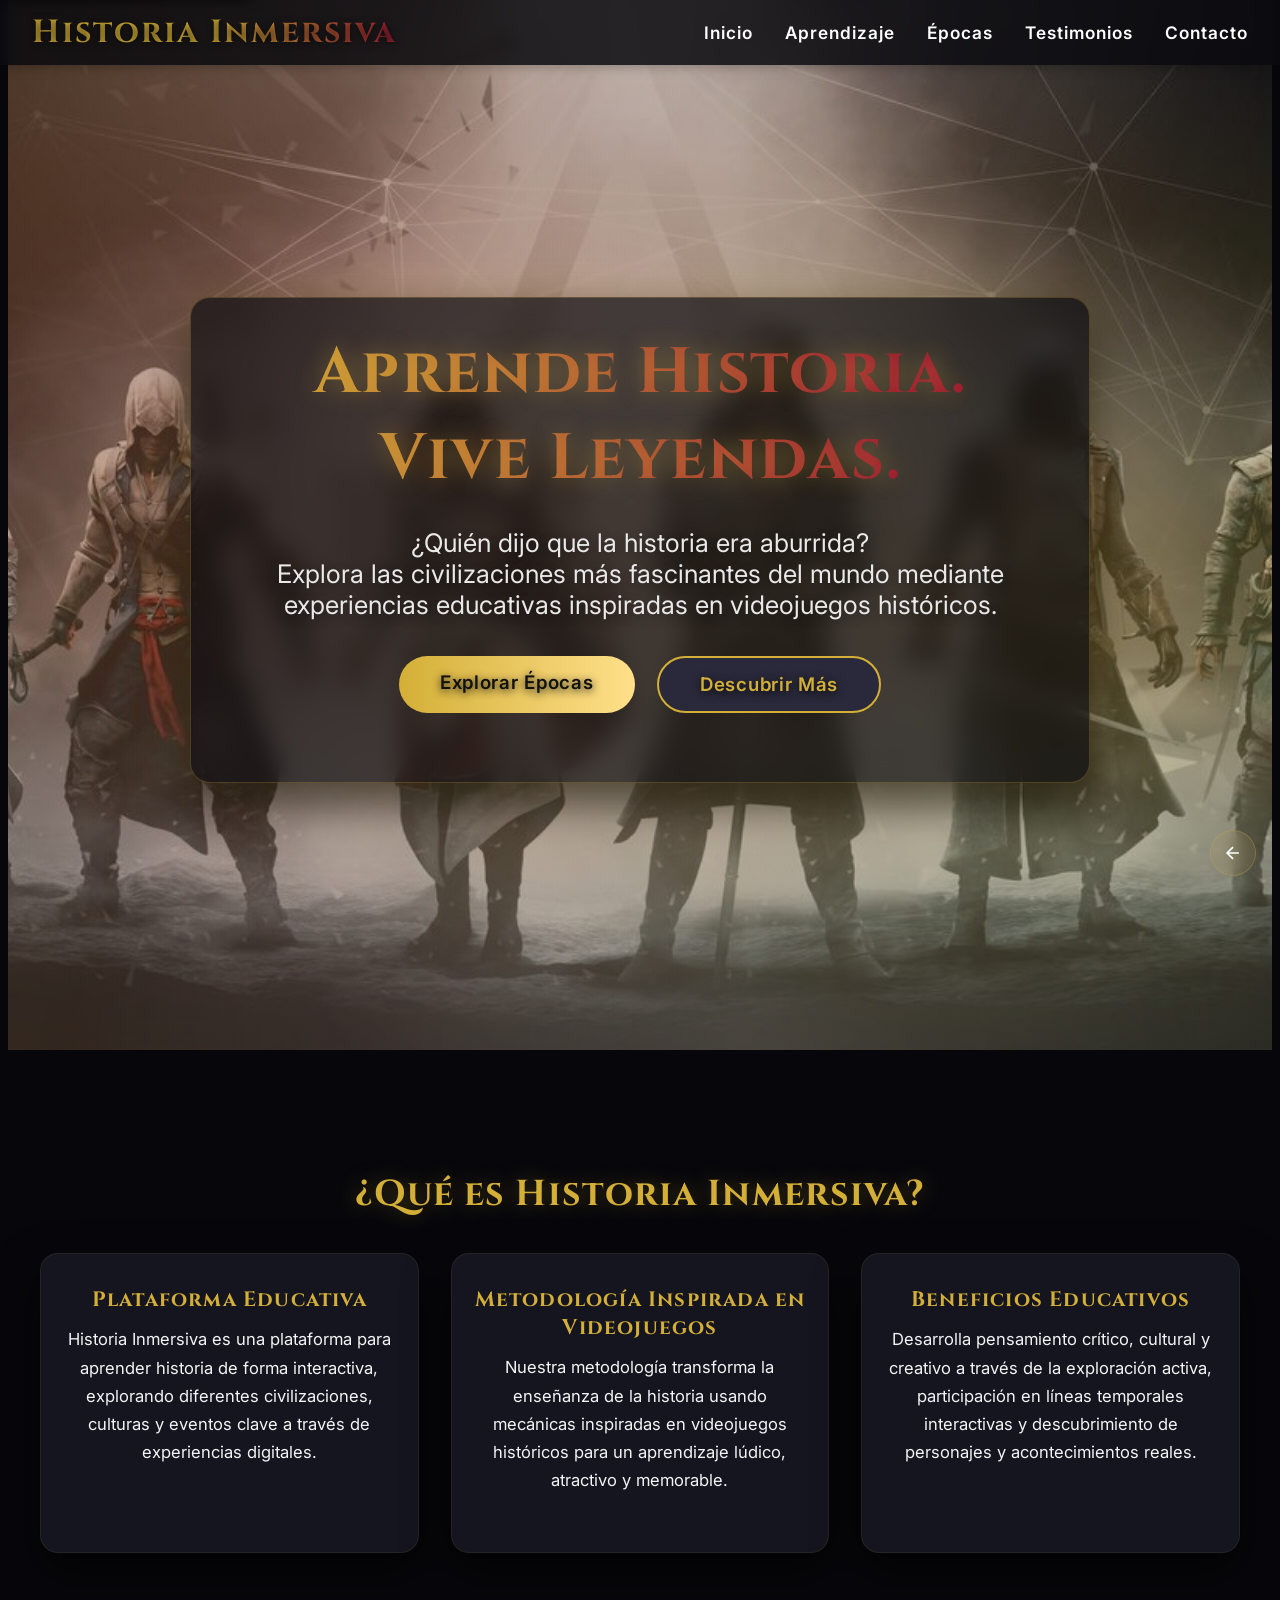
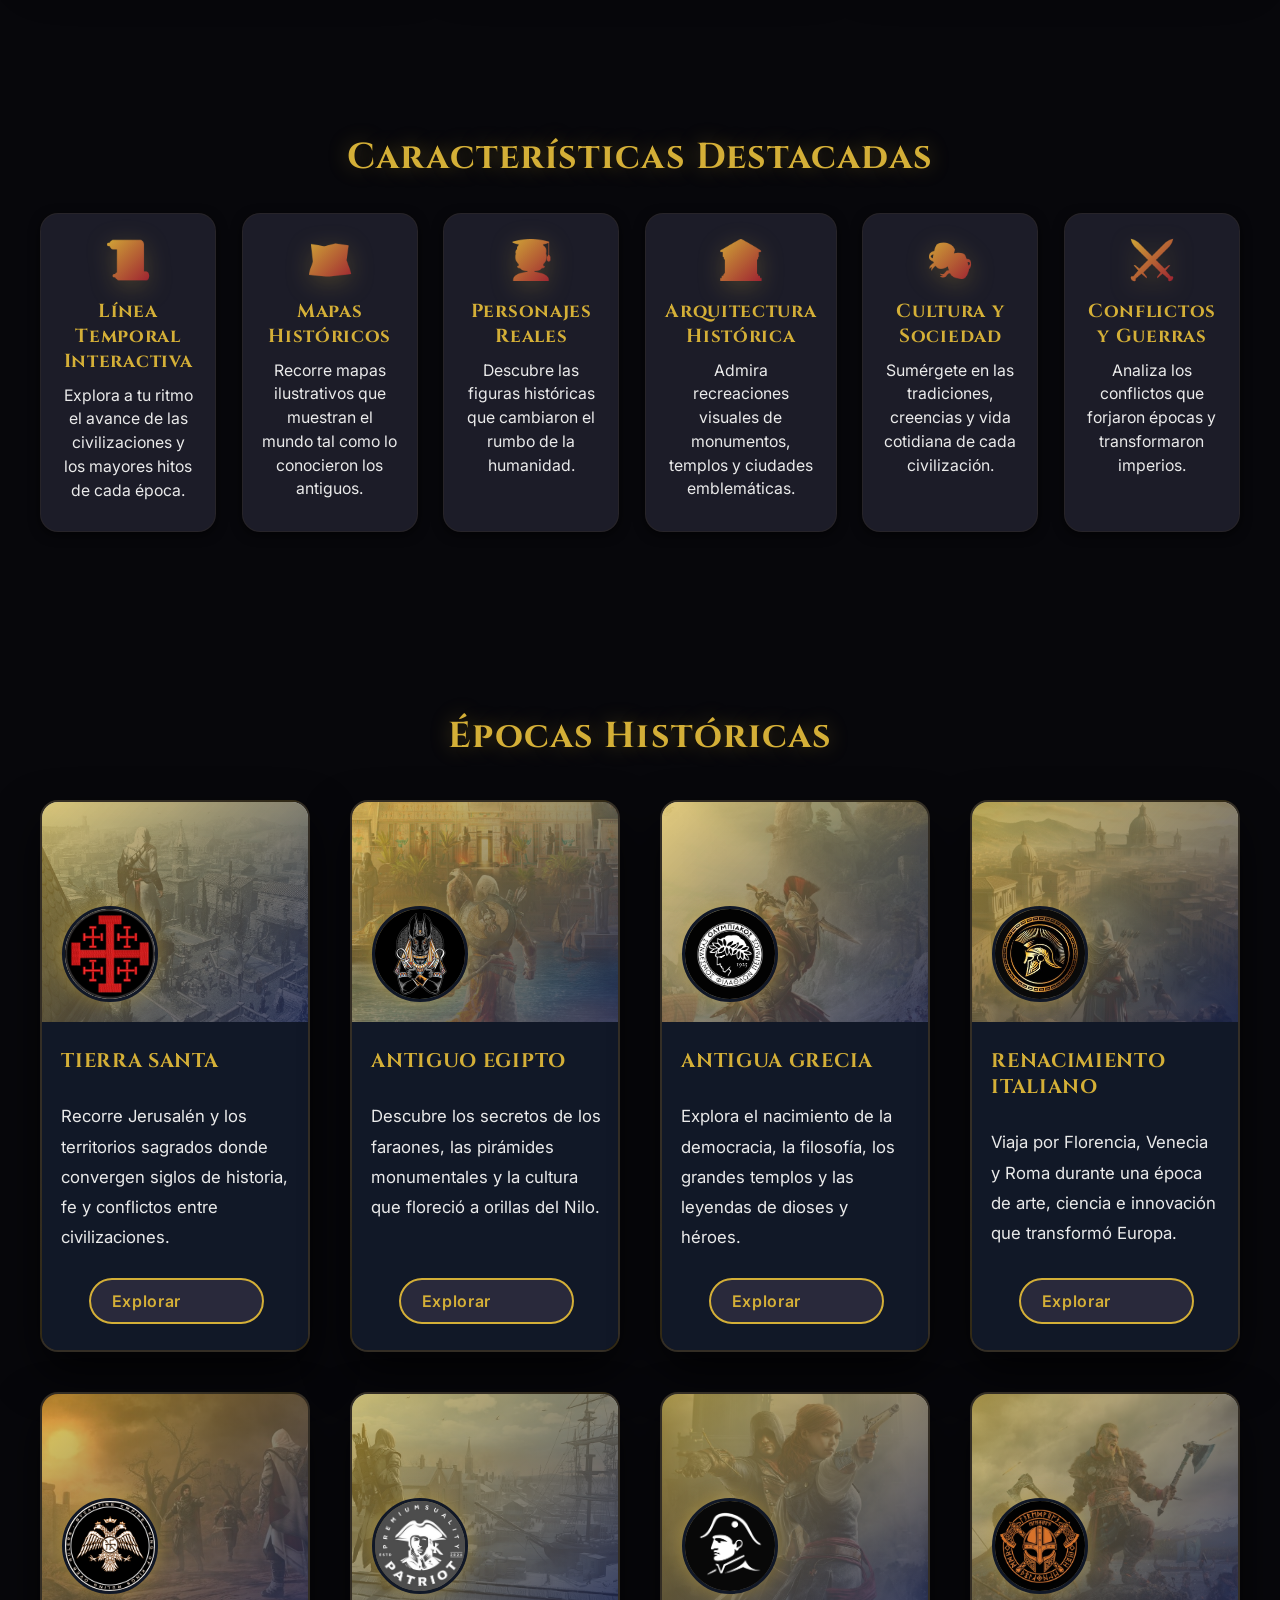
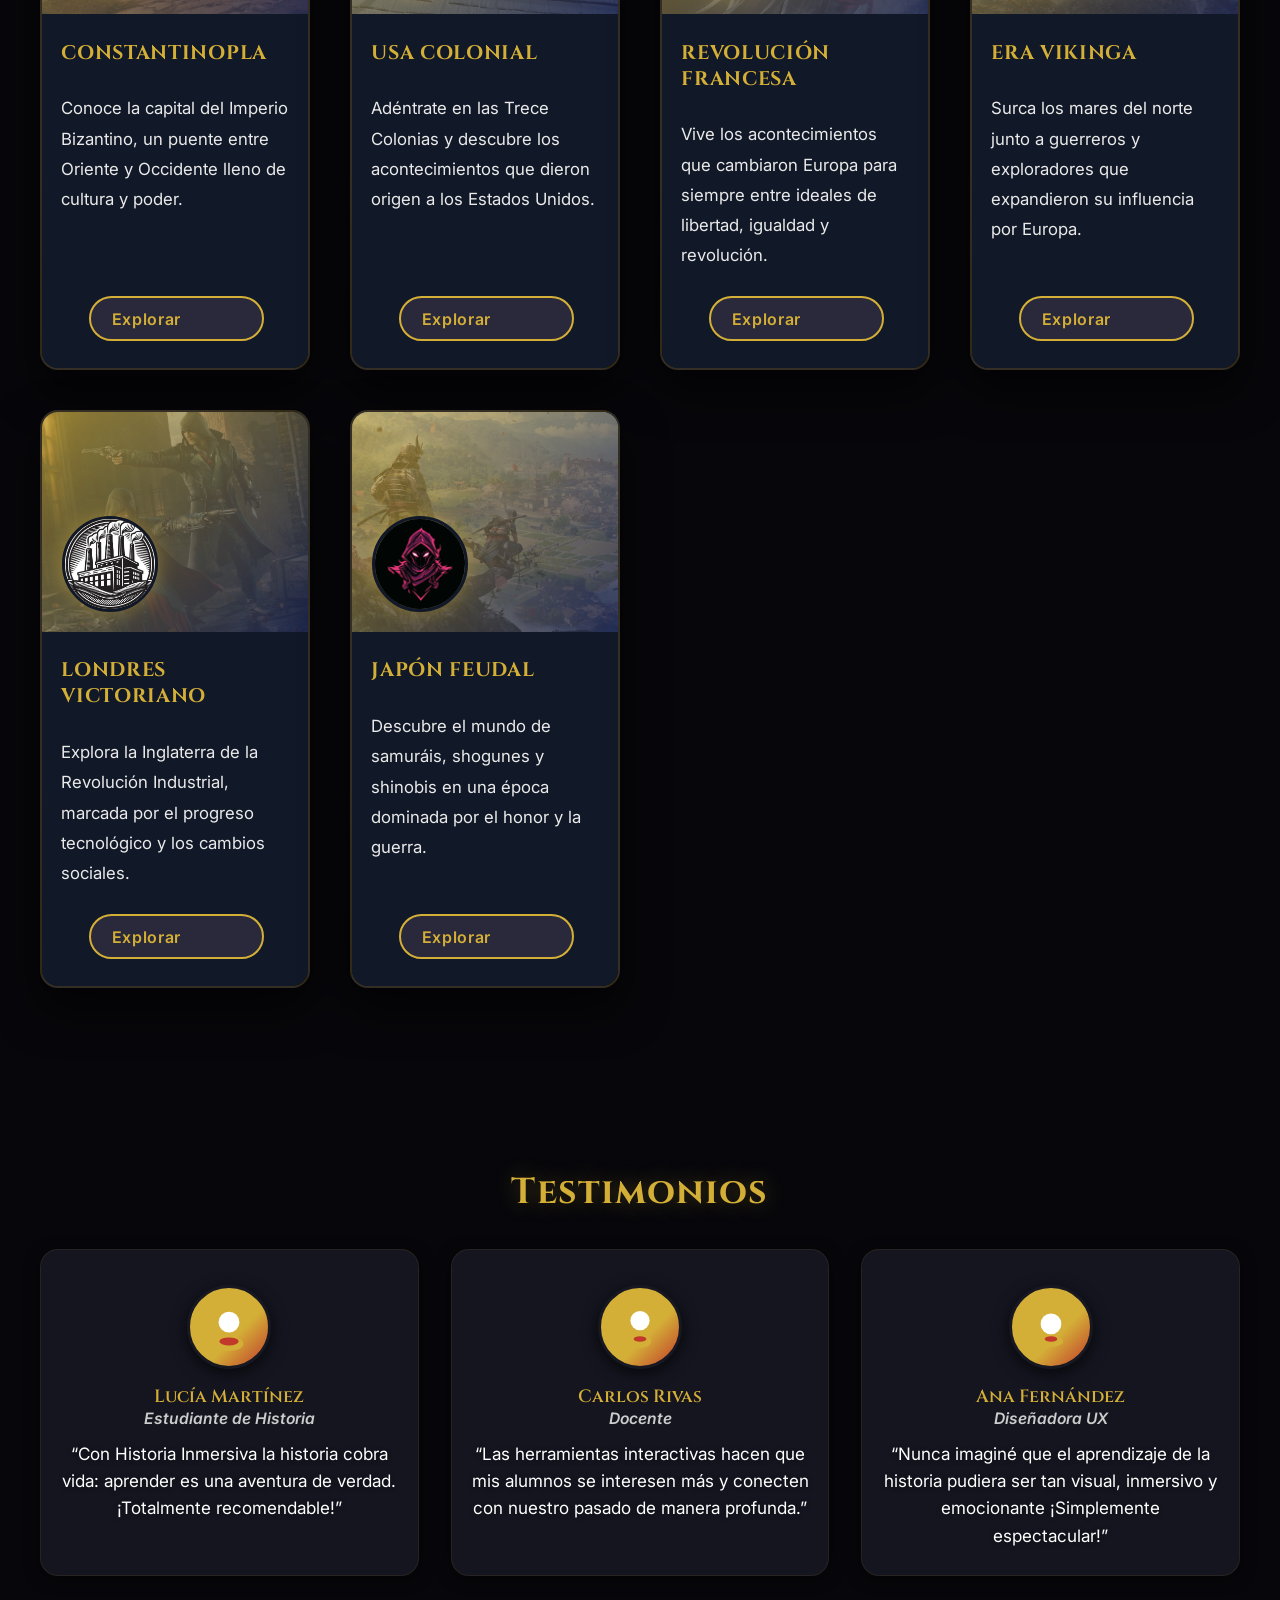
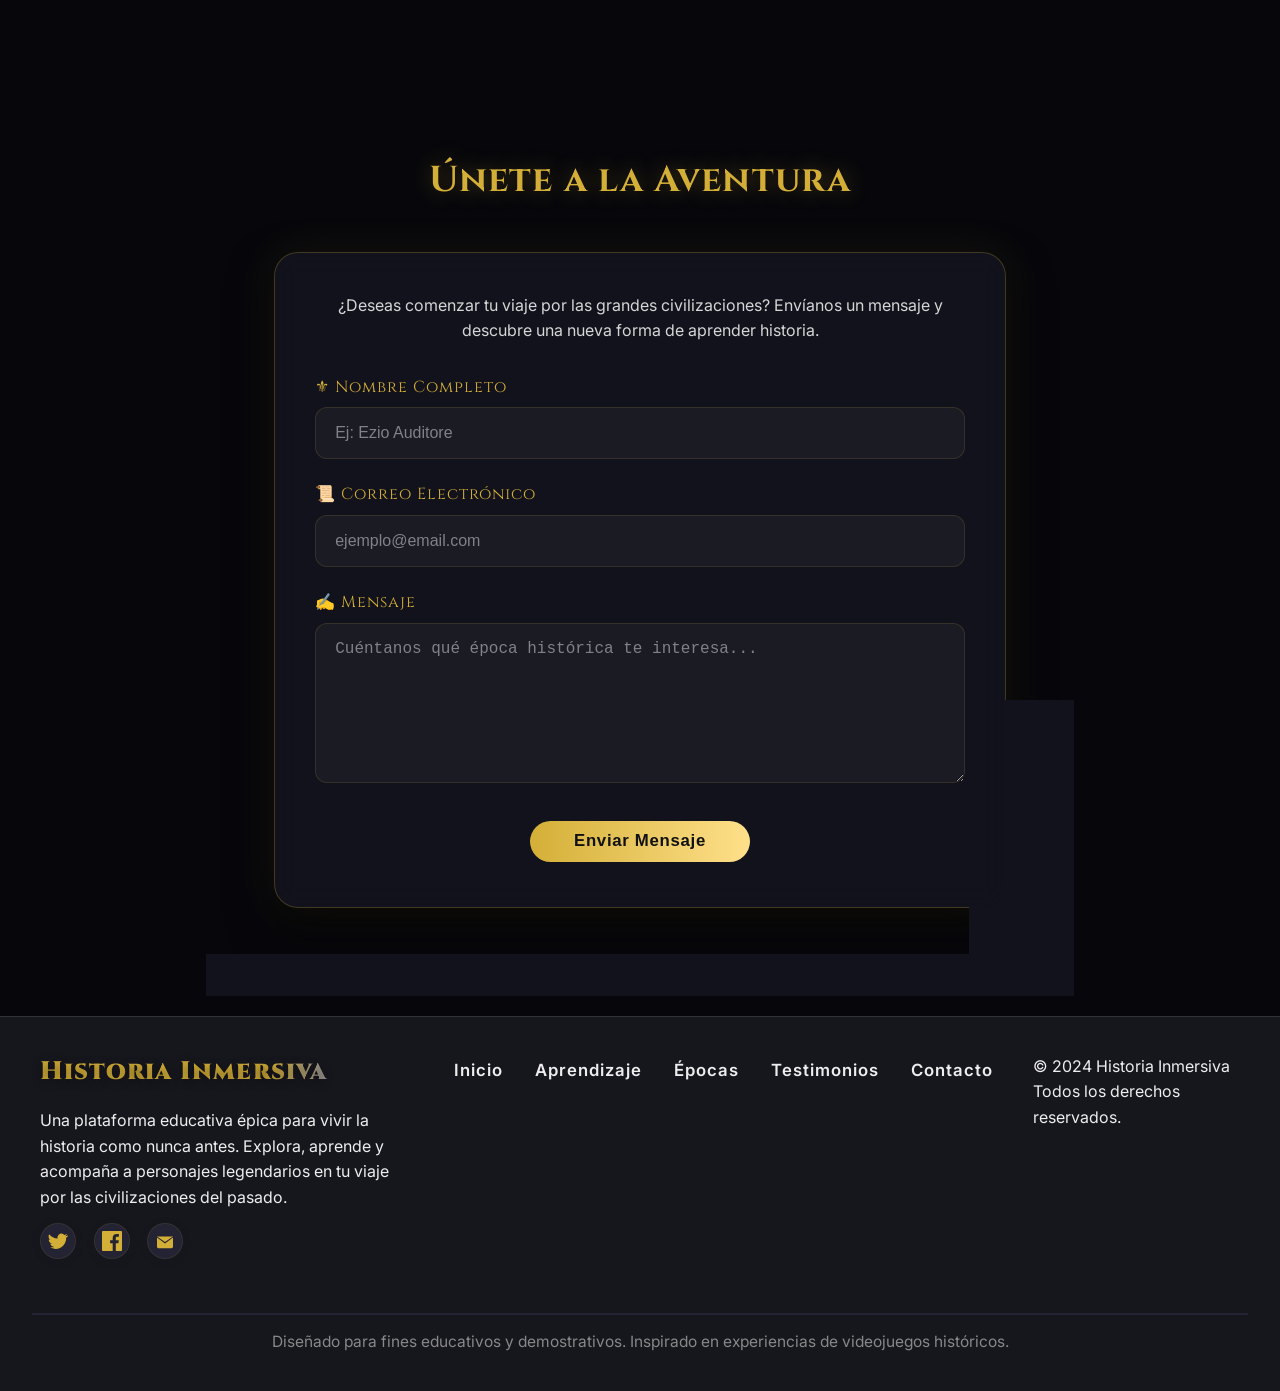
==== agente2_cursor/index.html @ 535faabb "feat: Sitio Web Historia Inmersiva con AC" ====
<!DOCTYPE html>
<html lang="es">

<head>
  <meta charset="UTF-8">
  <meta name="viewport" content="width=device-width, initial-scale=1.0">
  <title>Historia Inmersiva | Aprende Historia. Vive Leyendas.</title>
  <meta name="description"
    content="Vive la historia de manera inmersiva y educativa. Explora civilizaciones, épocas y personajes a través de experiencias interactivas.">
  <link href="https://fonts.googleapis.com/css2?family=Cinzel:wght@700&family=Inter:wght@400;600&display=swap"
    rel="stylesheet">
  <style>
    :root {
      --color-bg: #07070b;
      --color-bg-dark: #11111a;
      --color-text: #ffffff;
      --color-accent: #d4af37;
      --color-alt: #9b1c31;
      --color-card: #151520;
      --color-grey: #1c1c28;
      --color-grey-light: #29293b;
      --border-radius: 18px;
      --transition: .35s cubic-bezier(.2, .8, .2, 1);
      --shadow: 0 20px 45px rgba(0, 0, 0, .65);
    }

    html {
      scroll-behavior: smooth;
      background: var(--color-bg);
    }

    body {
      margin: 0;
      font-family: 'Inter', Arial, sans-serif;
      color: var(--color-text);
      background: var(--color-bg);
      min-height: 100vh;
    }

    /* Header Navigation */
    header {
      position: fixed;
      width: 100%;
      top: 0;
      left: 0;
      background: rgba(11, 11, 16, 0.85);
      z-index: 1000;
      box-shadow: 0 1px 12px rgba(0, 0, 0, 0.28);
      transition: background var(--transition);
      backdrop-filter: blur(8px);
    }

    .nav-container {
      display: flex;
      align-items: center;
      justify-content: space-between;
      max-width: 1220px;
      margin: 0 auto;
      padding: 0.7rem 2rem;
    }

    .logo {
      font-family: 'Cinzel', serif;
      font-size: 2rem;
      letter-spacing: 2px;
      color: var(--color-accent);
      font-weight: bold;
      text-shadow: 0 1px 7px #000a;
      user-select: none;
      background: linear-gradient(90deg, var(--color-accent) 50%, var(--color-alt) 100%);
      -webkit-background-clip: text;
      -webkit-text-fill-color: transparent;
      background-clip: text;
    }

    nav {
      display: flex;
    }

    nav ul {
      display: flex;
      gap: 2rem;
      list-style: none;
      margin: 0;
      padding: 0;
    }

    nav a {
      color: var(--color-text);
      text-decoration: none;
      font-size: 1.08rem;
      padding: .4rem 0;
      font-weight: 600;
      letter-spacing: 1px;
      border-bottom: 2px solid transparent;
      transition: border var(--transition), color var(--transition);
      outline: none;
    }

    nav a:focus,
    nav a:hover {
      color: var(--color-accent);
      border-bottom: 2px solid var(--color-accent);
    }

    /* Hamburger */
    .nav-toggle {
      display: none;
      flex-direction: column;
      width: 28px;
      height: 28px;
      justify-content: center;
      cursor: pointer;
      margin-left: 2rem;
    }

    .nav-toggle span {
      height: 3px;
      border-radius: 2px;
      width: 100%;
      margin: 3px 0;
      background: var(--color-accent);
      transition: all .3s cubic-bezier(.62, .05, .01, .99);
      display: block;
    }

    /* Hero Section */
    .hero {
      min-height: 100vh;
      display: flex;
      align-items: center;
      justify-content: center;
      position: relative;
      overflow: hidden;
      background: linear-gradient(rgba(0, 0, 0, 0.20), rgba(0, 0, 0, 0.35)),
        url("../img/acfondo.jpg");
      background-size: cover;
      background-position: center;
      background-repeat: no-repeat;
    }

    .hero-bg {
      position: absolute;
      inset: 0;
      z-index: 0;
      background: linear-gradient(120deg, rgba(212, 175, 55, 0.13) 6%, transparent 70%),
        linear-gradient(60deg, rgba(192, 57, 43, 0.08) 15%, transparent 60%),
        url('https://www.transparenttextures.com/patterns/arabesque.png');
      opacity: 0.98;
    }

    .hero-art {
      position: absolute;
      top: 0;
      left: 0;
      right: 0;
      bottom: 0;
      background:
        radial-gradient(ellipse at 30% 35%, #c0392b33 0%, transparent 70%),
        radial-gradient(ellipse at 80% 60%, #d4af3750 0%, transparent 65%),
        radial-gradient(ellipse at 57% 100%, #fff2 0%, transparent 65%);
      z-index: 1;
      pointer-events: none;
    }

    .hero-content {
      position: relative;
      z-index: 2;
      text-align: center;
      max-width: 850px;
      margin: 0 auto;
      padding: 2rem 1.5rem 4rem 1.5rem;
      color: var(--color-text);
      /* Cinematic overlay */
      box-shadow: 0 0 40px rgba(212, 175, 55, .15), var(--shadow);
      background: rgba(0, 0, 0, .55);
      background: rgba(11, 11, 16, 0.68);
      border-radius: 20px;
      border: 1px solid rgba(212, 175, 55, .25);
      backdrop-filter: blur(12px);
      text-shadow: 0 2px 8px rgba(0, 0, 0, .9);
    }

    .hero-content h1 {
      font-family: 'Cinzel', serif;
      font-size: clamp(2.5rem, 6vw, 4rem);
      margin: 0 0 0.8rem 0;
      letter-spacing: 1.5px;
      background: linear-gradient(90deg, var(--color-accent), var(--color-alt) 80%);
      -webkit-background-clip: text;
      -webkit-text-fill-color: transparent;
      background-clip: text;
      text-shadow: 0 0 25px rgba(212, 175, 55, .4);
    }

    .hero-content p {
      font-size: clamp(1.18rem, 2vw, 1.6rem);
      color: #e9e9e9;
      margin-bottom: 2.2rem;
      font-weight: 400;
      text-shadow: 0 3px 12px #0006;
    }

    .hero-ctas {
      display: flex;
      justify-content: center;
      gap: 1.4rem;
      flex-wrap: wrap;
      margin-top: 1.2rem;
    }

    .btn {
      padding: 0.82em 2.2em;
      font-size: 1.17rem;
      border-radius: 35px;
      border: none;
      font-weight: 600;
      cursor: pointer;
      background: var(--color-accent);
      background: linear-gradient(90deg, var(--color-accent), #ffe08a);
      color: #111;
      box-shadow: 0 0 25px rgba(212, 175, 55, .35) transition:.3s;
      ;
      margin-bottom: .3rem;
      outline: none;
      transition: background var(--transition), color var(--transition), transform var(--transition);
      letter-spacing: .7px;
    }

    .btn:hover,
    .btn:focus {
      background: var(--color-alt);
      color: var(--color-accent);
      transform: scale(1.06) translateY(-2px);
      box-shadow: 0 4px 16px #000b;
    }

    .btn:hover {
      transform:
        translateY(-4px) scale(1.08);
      box-shadow: 0 0 45px rgba(212, 175, 55, .7);
    }

    .btn.secondary {
      background: var(--color-grey-light);
      color: var(--color-accent);
      border: 2px solid var(--color-accent);
    }

    .btn.secondary:hover,
    .btn.secondary:focus {
      background: var(--color-accent);
      color: var(--color-bg);
      border-color: var(--color-alt);
      box-shadow: 0 4px 16px #c0392b44;
    }

    /* Sections Base */
    section {
      max-width: 1200px;
      margin: 0 auto;
      padding: 90px 2rem 60px 2rem;
    }

    section h2 {
      font-family: 'Cinzel', serif;
      font-size: 2.25rem;
      color: var(--color-accent);
      margin-bottom: 0.6em;
      text-align: center;
      letter-spacing: 1.1px;
      font-weight: 700;
    }

    h2 {
      text-shadow: 0 0 20px rgba(212, 175, 55, .35);
    }

    /* About section */
    .about-cards {
      display: grid;
      grid-template-columns: repeat(auto-fit, minmax(265px, 1fr));
      gap: 2rem;
      margin-top: 2.2rem;
    }

    .about-card {
      background: var(--color-card);
      border-radius: var(--border-radius);
      box-shadow: var(--shadow);
      padding: 2rem 1.4rem 1.3rem 1.4rem;
      color: var(--color-text);
      border: 1px solid rgba(212, 175, 55, 0.09);
      transition: background var(--transition), transform var(--transition);
      text-align: center;
      min-height: 245px;
      display: flex;
      flex-direction: column;
      justify-content: flex-start;
    }

    .about-card h3 {
      color: var(--color-accent);
      margin-top: 0;
      margin-bottom: 0.7rem;
      font-size: 1.3rem;
      font-family: 'Cinzel', serif;
      letter-spacing: 1.2px;
    }

    .about-card p {
      color: #d1d1d1;
      margin: 0;
      font-size: 1.04rem;
    }

    .about-card p,
    .feature-card p,
    .epoch-card p,
    .testimonial-quote {
      color: #f4f4f4;
      line-height: 1.7;
    }

    .about-card:hover,
    .about-card:focus-within {
      background: var(--color-grey-light);
      transform: scale(1.03) translateY(-3px);
    }

    /* Features */
    .features-cards {
      display: grid;
      grid-template-columns: repeat(6, 1fr);
      gap: 1.6rem;
      margin-top: 2rem;
    }

    .feature-card {
      background: var(--color-grey);
      border-radius: var(--border-radius);
      box-shadow: 0 3px 11px #0009;
      padding: 1.4rem 1.2rem 1.8rem 1.2rem;
      text-align: center;
      transition: background var(--transition), transform var(--transition);
      border: 1px solid rgba(212, 175, 55, 0.06);
      color: var(--color-text);
      min-height: 252px;
      display: flex;
      flex-direction: column;
      align-items: center;
      justify-content: flex-start;
    }

    .feature-icon {
      font-size: 2.4rem;
      margin-bottom: 1rem;
      display: inline-block;
      color: var(--color-accent);
      filter: drop-shadow(0 6px 12px #d4af3740);
      background: linear-gradient(135deg, var(--color-accent), var(--color-alt));
      -webkit-background-clip: text;
      -webkit-text-fill-color: transparent;
    }

    .feature-card h3 {
      font-size: 1.18rem;
      color: var(--color-accent);
      margin: 0 0 0.6rem 0;
      letter-spacing: .7px;
      font-family: 'Cinzel', serif;
    }

    .feature-card p {
      color: #eaeaea;
      font-size: 0.99rem;
      line-height: 1.5em;
      margin: 0;
    }

    .feature-card:hover,
    .feature-card:focus-within {
      background: var(--color-grey-light);
      transform: scale(1.04) translateY(-2px);
    }

    .about-card:hover,
    .feature-card:hover,
    .epoch-card:hover,
    .testimonial-card:hover {

      transform:
        translateY(-10px) scale(1.04);

      border-color: var(--color-accent);

      box-shadow:
        0 0 30px rgba(212, 175, 55, .25),
        var(--shadow);
    }

    /* Epochs/Épocas Históricas */
    .epochs-cards {
      display: grid;
      grid-template-columns: repeat(auto-fit, minmax(230px, 1fr));
      gap: 2.5rem;
      margin-top: 2.5rem;
    }

    .epoch-card {
      background: linear-gradient(120deg, #181822 80%, #d4af3712 100%);
      border-radius: var(--border-radius);
      box-shadow: var(--shadow);
      border: 2px solid rgba(212, 175, 55, .15);
      overflow: hidden;
      position: relative;
      display: flex;
      flex-direction: column;
      transition: transform var(--transition), box-shadow var(--transition), border var(--transition);
      min-height: 407px;
    }

    .epoch-card:hover {
      transform: translateY(-8px);
      box-shadow: 0 10px 30px rgba(0, 0, 0, .4);
    }

    /* Parte superior */
    .epoch-header {
      position: relative;
      height: 220px;
      overflow: hidden;
    }

    /* Imagen */
    .epoch-bg {
      width: 100%;
      height: 100%;
      object-fit: cover;
      display: block;
    }

    /* Degradado */
    .epoch-overlay {
      position: absolute;
      inset: 0;
      background:
        linear-gradient(135deg,
          rgba(212, 175, 55, .65),
          rgba(28, 37, 78, .85));
      z-index: 1;
    }

    /* Logo circular */
    .epoch-logo {
      position: absolute;
      left: 20px;
      bottom: 20px;
      width: 90px;
      height: 90px;
      border-radius: 50%;
      overflow: hidden;
      border: 3px solid #111827;
      z-index: 2;
      box-shadow:
        0 0 20px rgba(212, 175, 55, .45);
    }

    .epoch-logo img {
      width: 100%;
      height: 100%;
      object-fit: cover;
    }

    /* Texto */
    .epoch-card-body {
      background: #111827;
      padding: 25px;
    }

    .epoch-card-body h3 {
      color: #d4af37;
      font-family: 'Cinzel', serif;
      font-size: 2rem;
      margin-bottom: 15px;
      text-transform: uppercase;
    }

    .epoch-card-body p {
      color: #f1f1f1;
      line-height: 1.8;
      font-size: 1.05rem;
      margin-bottom: 20px;
    }

    .epoch-art {
      height: 230px;
      display: flex;
      align-items: center;
      justify-content: center;
      background: linear-gradient(140deg, #d4af3744 35%, #232333 85%),
        linear-gradient(120deg, #c0392b22 10%, transparent 80%);
      border-bottom: 1.5px solid #d4af3728;
      position: relative;
    }

    .epoch-img {
      display: flex;
      align-items: center;
      justify-content: center;
      border-radius: 50%;
      margin: 18px auto 0px 0;
      background: linear-gradient(135deg, #d4af37 50%, #c0392b 100%);
      color: #fff;
      font-size: 2.6rem;
      border: 3px solid #181822;
      overflow: hidden;
      width: 120px;
      height: 120px;
      box-shadow: 0 0 35px rgba(212, 175, 55, .45);
    }

    /* Simple SVG/Gradient illustrations */
    .epoch-img svg {
      width: 62px;
      height: 62px;
    }

    .epoch-card-body {
      padding: 1.6rem 1rem 1.65rem 1.2rem;
      display: flex;
      flex-direction: column;
      flex-grow: 1;
    }

    .epoch-card h3 {
      font-family: 'Cinzel', serif;
      color: var(--color-accent);
      font-size: 1.23rem;
      margin: 0 0 0.68rem 0;
      letter-spacing: .7px;
    }

    .epoch-card p {
      color: #eaeaea;
      font-size: 1.05rem;
      margin-bottom: 1.6rem;
      flex-grow: 1;
    }

    .epoch-card .btn {
      margin: 0 auto;
      min-width: 130px;
      font-size: 1rem;
      padding: 0.67em 1.3em;
    }

    .epoch-card:hover,
    .epoch-card:focus-within {
      transform: scale(1.04) translateY(-2px);
      border-color: var(--color-accent);
      box-shadow: 0 8px 22px #d4af3721;
    }

    /* Testimonios */
    .testimonials-cards {
      display: flex;
      flex-wrap: wrap;
      justify-content: center;
      gap: 2rem;
      margin-top: 2.1rem;
    }

    .testimonial-card {
      background: var(--color-card);
      border-radius: var(--border-radius);
      flex: 1 1 290px;
      max-width: 375px;
      padding: 2.2rem 1.2rem 1.3rem 1.2rem;
      text-align: center;
      position: relative;
      transition: background var(--transition), transform var(--transition), box-shadow var(--transition);
      box-shadow: 0 3px 15px #0008;
      border: 1px solid rgba(212, 175, 55, .09);
    }

    .testimonial-card:hover,
    .testimonial-card:focus-within {
      background: var(--color-grey-light);
      transform: scale(1.03) translateY(-6px);
      box-shadow: 0 6px 32px #18182266;
    }

    .testimonial-avatar {
      width: 78px;
      height: 78px;
      border-radius: 50%;
      background: linear-gradient(135deg, #d4af37 60%, #c0392b 100%);
      display: flex;
      align-items: center;
      justify-content: center;
      margin: 0 auto 1rem auto;
      box-shadow: 0 4px 16px #000b;
      overflow: hidden;
      border: 3px solid #181822;
    }

    .testimonial-avatar svg {
      width: 48px;
      height: 48px;
    }

    .testimonial-card .testimonial-name {
      color: var(--color-accent);
      font-family: 'Cinzel', serif;
      font-size: 1.11rem;
      font-weight: 600;
      margin-top: .6rem;
    }

    .testimonial-card .testimonial-role {
      color: #ccc;
      font-size: 0.98rem;
      margin-bottom: .7rem;
      font-style: italic;
      font-weight: 600;
    }

    .testimonial-card .testimonial-quote {
      font-size: 1.07rem;
      color: #fff;
      margin: 0 0 0.3rem 0;
      line-height: 1.6;
      text-shadow: 0 1px 5px #0006;
    }

    /* Contact */
    .contact-form-wrap {
      max-width: 650px;
      margin: 3rem auto 0;
      padding: 2.5rem;
      border-radius: 24px;

      background: rgba(21, 21, 32, 0.85);
      backdrop-filter: blur(14px);

      border: 1px solid rgba(212, 175, 55, 0.25);

      box-shadow:
        0 0 40px rgba(212, 175, 55, 0.08),
        0 20px 45px rgba(0, 0, 0, 0.55);
    }

    .contact-form {
      display: flex;
      flex-direction: column;
      gap: 1.5rem;
    }

    .contact-form label {
      display: block;
      margin-bottom: .6rem;
      color: var(--color-accent);
      font-family: 'Cinzel', serif;
      font-size: 1rem;
      letter-spacing: 1px;
    }

    .contact-form input,
    .contact-form textarea {
      width: 100%;
      box-sizing: border-box;
      padding: 1rem 1.2rem;
      background: rgba(255, 255, 255, 0.04);
      border: 1px solid rgba(212, 175, 55, .15);
      border-radius: 12px;
      color: white;
      font-size: 1rem;
      transition: all .3s ease;
    }

    .contact-form input::placeholder,
    .contact-form textarea::placeholder {
      color: rgba(255, 255, 255, .45);
    }

    .contact-form input:focus,
    .contact-form textarea:focus {
      border-color: var(--color-accent);
      background: rgba(255, 255, 255, .06);
      box-shadow:
        0 0 0 3px rgba(212, 175, 55, .15),
        0 0 25px rgba(212, 175, 55, .25);
      transform: translateY(-2px);
    }

    .contact-form textarea {
      min-height: 160px;
      resize: vertical;
    }

    .contact-form .btn {
      align-self: center;
      min-width: 220px;
      margin-top: 1rem;
      font-size: 1.05rem;
      padding: 0.64em 1.6em;
      margin-top: 0.6em;
    }

    /* Footer */
    footer {
      background: #16161d;
      color: #ccc;
      padding: 2.3rem 2rem 2.5rem 2rem;
      margin-top: 3rem;
      border-top: 1.5px solid #31313a;
    }

    .footer-container {
      max-width: 1200px;
      margin: 0 auto;
      display: grid;
      grid-template-columns: 1.8fr 1fr 1fr;
      gap: 2.5rem;
      align-items: flex-start;
    }

    .footer-logo {
      font-family: 'Cinzel', serif;
      font-size: 1.59rem;
      color: var(--color-accent);
      margin-bottom: .8em;
      font-weight: 900;
      letter-spacing: 1.2px;
      display: inline-block;
      background: linear-gradient(90deg, var(--color-accent) 80%, #fff8 100%);
      -webkit-background-clip: text;
      -webkit-text-fill-color: transparent;
      background-clip: text;
      text-shadow: 0 2px 10px #0006;
    }

    .footer-desc {
      font-size: 1rem;
      color: #eee;
      line-height: 1.6em;
      margin-bottom: .8em;
    }

    .footer-nav,
    .footer-social {
      margin-bottom: 1.3em;
    }

    .footer-nav ul {
      list-style: none;
      padding: 0;
      margin: 0;
    }

    .footer-nav a {
      color: #eee;
      text-decoration: none;
      font-weight: 600;
      display: block;
      margin-bottom: .64em;
      font-size: 1.05rem;
      transition: color var(--transition);
    }

    .footer-nav a:focus,
    .footer-nav a:hover {
      color: var(--color-accent);
    }

    .footer-social {
      display: flex;
      gap: 1.1em;
      margin-bottom: 1.2em;
    }

    .footer-social a {
      color: var(--color-accent);
      font-size: 1.17em;
      transition: color var(--transition), transform var(--transition);
      display: inline-flex;
      align-items: center;
      justify-content: center;
      width: 34px;
      height: 34px;
      background: #232333;
      border-radius: 50%;
      box-shadow: 0 2px 8px #18182226;
      border: 1.5px solid #d4af371a;
      text-align: center;
    }

    .footer-social a:focus,
    .footer-social a:hover {
      color: var(--color-alt);
      background: #d4af3726;
      transform: scale(1.14);
    }

    .footer-bottom {
      margin-top: 2.2em;
      border-top: 2px solid #232333;
      text-align: center;
      color: #888;
      font-size: 0.97em;
      padding-top: 1.1em;
    }

    body::before {
      content: "";
      position: fixed;
      inset: 0;
      background-image:
        radial-gradient(#d4af3720 1px, transparent 1px);
      background-size: 40px 40px;
      pointer-events: none;
      animation:
        moveBg 20s linear infinite;
    }

    .btn,
    .btn:hover,
    .btn:focus,
    .btn:visited {
      text-decoration: none;
    }

    @keyframes moveBg {
      from {
        transform: translateY(0);
      }

      to {
        transform: translateY(40px);
      }
    }

    .back-link {
      position: fixed;
      bottom: 1.5rem;
      right: 1.5rem;
      z-index: 999;

      width: 44px;
      height: 44px;
      border-radius: 50%;

      background: rgba(201, 168, 76, 0.1);
      border: 1px solid rgba(201, 168, 76, 0.3);

      display: flex;
      align-items: center;
      justify-content: center;

      color: var(--color-gold);
      transition: all 0.3s ease;
      backdrop-filter: blur(8px);
    }

    .back-link:hover {
      background: var(--color-gold);
      color: var(--color-bg);
      transform: translateY(-3px);
    }

    .back-link svg {
      width: 20px;
      height: 20px;
    }

    /* Accessibility & Responsive */
    @media (max-width: 980px) {
      .nav-container {
        padding: .9rem 1.2rem;
      }

      section {
        padding: 80px 1rem 60px 1rem;
      }

      .footer-container {
        grid-template-columns: 1fr 1fr;
        gap: 2em;
      }
    }

    @media (max-width: 720px) {
      section {
        padding: 68px .55rem 36px .55rem;
      }

      .nav-container {
        padding: .8rem .7rem;
      }

      .footer-container {
        grid-template-columns: 1fr;
        gap: 1.6em;
      }

      .footer-logo {
        margin-bottom: .5em;
      }
    }

    @media (max-width: 610px) {
      .nav-toggle {
        display: flex;
      }

      nav {
        position: fixed;
        left: 0;
        right: 0;
        top: 0;
        background: rgba(25, 17, 0, 0.99);
        height: 100vh;
        transform: translateY(-110%);
        flex-direction: column;
        align-items: center;
        justify-content: flex-start;
        padding-top: 96px;
        transition: transform .37s cubic-bezier(.74, .05, .01, .97);
        z-index: 2200;
      }

      nav.open {
        transform: translateY(0%);
      }

      nav ul {
        flex-direction: column;
        gap: 1.7rem;
        font-size: 1.29rem;
      }
    }

    /* Skip to content */
    .skip-link {
      position: absolute;
      top: -42px;
      left: 8px;
      background: #181822;
      color: #fff;
      padding: .7em 1em;
      border-radius: 8px;
      z-index: 4000;
      font-weight: 700;
      outline: none;
      box-shadow: 0 2px 12px #0008;
      transition: top var(--transition);
      text-decoration: none;
    }

    .skip-link:focus {
      top: 14px;
    }
  </style>
</head>

<body>
  <a href="#main" class="skip-link" tabindex="0">Saltar al contenido principal</a>
  <header>
    <div class="nav-container">
      <div class="logo" tabindex="0" aria-label="Historia Inmersiva, inicio">Historia Inmersiva</div>
      <button class="nav-toggle" aria-label="Abrir menú de navegación" aria-expanded="false" aria-controls="navbar">
        <span></span><span></span><span></span>
      </button>
      <nav id="navbar" role="navigation" aria-label="Navegación principal">
        <ul>
          <li><a href="#hero" tabindex="0">Inicio</a></li>
          <li><a href="#about" tabindex="0">Aprendizaje</a></li>
          <li><a href="#epochs" tabindex="0">Épocas</a></li>
          <li><a href="#testimonials" tabindex="0">Testimonios</a></li>
          <li><a href="#contact" tabindex="0">Contacto</a></li>
        </ul>
      </nav>
    </div>
  </header>

  <main id="main" tabindex="-1">

    <!-- Hero Section -->
    <section class="hero" id="hero" aria-label="Sección principal">
      <div class="hero-bg" aria-hidden="true"></div>
      <div class="hero-art" aria-hidden="true"></div>
      <div class="hero-content">
        <h1>Aprende Historia. <br> Vive Leyendas.</h1>
        <p>
          ¿Quién dijo que la historia era aburrida? <br> Explora las civilizaciones más fascinantes del mundo mediante
          experiencias educativas inspiradas en
          videojuegos históricos.
        </p>
        <div class="hero-ctas">
          <a href="#epochs" class="btn">Explorar Épocas</a>
          <a href="#about" class="btn secondary">Descubrir Más</a>
        </div>
      </div>
    </section>

    <!-- Sobre Nosotros -->
    <section id="about" aria-labelledby="about-title">
      <h2 id="about-title">¿Qué es Historia Inmersiva?</h2>
      <div class="about-cards" role="list">
        <div class="about-card" tabindex="0" role="listitem">
          <h3>Plataforma Educativa</h3>
          <p>
            Historia Inmersiva es una plataforma para aprender historia de forma interactiva, explorando diferentes
            civilizaciones, culturas y eventos clave a través de experiencias digitales.
          </p>
        </div>
        <div class="about-card" tabindex="0" role="listitem">
          <h3>Metodología Inspirada en Videojuegos</h3>
          <p>
            Nuestra metodología transforma la enseñanza de la historia usando mecánicas inspiradas en videojuegos
            históricos para un aprendizaje lúdico, atractivo y memorable.
          </p>
        </div>
        <div class="about-card" tabindex="0" role="listitem">
          <h3>Beneficios Educativos</h3>
          <p>
            Desarrolla pensamiento crítico, cultural y creativo a través de la exploración activa, participación en
            líneas temporales interactivas y descubrimiento de personajes y acontecimientos reales.
          </p>
        </div>
      </div>
    </section>

    <!-- Características -->
    <section id="features" aria-labelledby="features-title">
      <h2 id="features-title">Características Destacadas</h2>
      <div class="features-cards" role="list">
        <div class="feature-card" tabindex="0" role="listitem">
          <span class="feature-icon" aria-hidden="true">📜</span>
          <h3>Línea Temporal Interactiva</h3>
          <p>Explora a tu ritmo el avance de las civilizaciones y los mayores hitos de cada época.</p>
        </div>
        <div class="feature-card" tabindex="0" role="listitem">
          <span class="feature-icon" aria-hidden="true">🗺️</span>
          <h3>Mapas Históricos</h3>
          <p>Recorre mapas ilustrativos que muestran el mundo tal como lo conocieron los antiguos.</p>
        </div>
        <div class="feature-card" tabindex="0" role="listitem">
          <span class="feature-icon" aria-hidden="true">🧑‍🎓</span>
          <h3>Personajes Reales</h3>
          <p>Descubre las figuras históricas que cambiaron el rumbo de la humanidad.</p>
        </div>
        <div class="feature-card" tabindex="0" role="listitem">
          <span class="feature-icon" aria-hidden="true">🏛️</span>
          <h3>Arquitectura Histórica</h3>
          <p>Admira recreaciones visuales de monumentos, templos y ciudades emblemáticas.</p>
        </div>
        <div class="feature-card" tabindex="0" role="listitem">
          <span class="feature-icon" aria-hidden="true">🎭</span>
          <h3>Cultura y Sociedad</h3>
          <p>Sumérgete en las tradiciones, creencias y vida cotidiana de cada civilización.</p>
        </div>
        <div class="feature-card" tabindex="0" role="listitem">
          <span class="feature-icon" aria-hidden="true">⚔️</span>
          <h3>Conflictos y Guerras</h3>
          <p>Analiza los conflictos que forjaron épocas y transformaron imperios.</p>
        </div>
      </div>
    </section>

    <!-- Épocas Históricas -->
    <section id="epochs" aria-labelledby="epochs-title">
      <h2 id="epochs-title">Épocas Históricas</h2>
      <div class="epochs-cards" role="list">

        <!-- Tierra Santa -->
        <div class="epoch-card" tabindex="0" role="listitem">
          <div class="epoch-header">
            <img src="../img/tierrasanta.jpg" alt="Tierra Santa" class="epoch-bg">
            <div class="epoch-overlay"></div>
            <div class="epoch-logo">
              <img src="../img/tierrasantalogo2.jpg" alt="Logo Tierra Santa">
            </div>
          </div>

          <div class="epoch-card-body">
            <h3>Tierra Santa</h3>
            <p>Recorre Jerusalén y los territorios sagrados donde convergen siglos de historia, fe y conflictos entre
              civilizaciones.</p>
            <a href="#" class="btn secondary">Explorar</a>
          </div>
        </div>

        <!-- Egipto -->
        <div class="epoch-card" tabindex="0" role="listitem">
          <div class="epoch-header">
            <img src="../img/egipto.jpg" alt="Antiguo Egipto" class="epoch-bg">
            <div class="epoch-overlay"></div>

            <div class="epoch-logo">
              <img src="../img/egiptologo2.jpg" alt="Logo Egipto">
            </div>
          </div>

          <div class="epoch-card-body">
            <h3>Antiguo Egipto</h3>
            <p>Descubre los secretos de los faraones, las pirámides monumentales y la cultura que floreció a orillas del
              Nilo.</p>
            <a href="#" class="btn secondary">Explorar</a>
          </div>
        </div>

        <!-- Grecia -->
        <div class="epoch-card" tabindex="0" role="listitem">
          <div class="epoch-header">
            <img src="../img/grecia.jpg" alt="Antigua Grecia" class="epoch-bg">
            <div class="epoch-overlay"></div>

            <div class="epoch-logo">
              <img src="../img/grecialogo.jpg" alt="Logo Grecia">
            </div>
          </div>

          <div class="epoch-card-body">
            <h3>Antigua Grecia</h3>
            <p>Explora el nacimiento de la democracia, la filosofía, los grandes templos y las leyendas de dioses y
              héroes.</p>
            <a href="#" class="btn secondary">Explorar</a>
          </div>
        </div>

        <!-- Renacimiento -->
        <div class="epoch-card" tabindex="0" role="listitem">
          <div class="epoch-header">
            <img src="../img/renacimiento.jpg" alt="Renacimiento Italiano" class="epoch-bg">
            <div class="epoch-overlay"></div>

            <div class="epoch-logo">
              <img src="../img/romalogo.jpg" alt="Logo Renacimiento">
            </div>
          </div>

          <div class="epoch-card-body">
            <h3>Renacimiento Italiano</h3>
            <p>Viaja por Florencia, Venecia y Roma durante una época de arte, ciencia e innovación que transformó
              Europa.</p>
            <a href="#" class="btn secondary">Explorar</a>
          </div>
        </div>

        <!-- Constantinopla -->
        <div class="epoch-card" tabindex="0" role="listitem">
          <div class="epoch-header">
            <img src="../img/constantinopla.jpg" alt="Constantinopla" class="epoch-bg">
            <div class="epoch-overlay"></div>

            <div class="epoch-logo">
              <img src="../img/constantinoplalogo.png" alt="Logo Constantinopla">
            </div>
          </div>

          <div class="epoch-card-body">
            <h3>Constantinopla</h3>
            <p>Conoce la capital del Imperio Bizantino, un puente entre Oriente y Occidente lleno de cultura y poder.
            </p>
            <a href="#" class="btn secondary">Explorar</a>
          </div>
        </div>

        <!-- USA Colonial -->
        <div class="epoch-card" tabindex="0" role="listitem">
          <div class="epoch-header">
            <img src="../img/eeuucolonial.jpg" alt="USA Colonial" class="epoch-bg">
            <div class="epoch-overlay"></div>

            <div class="epoch-logo">
              <img src="../img/usalogo.jpg" alt="Logo USA Colonial">
            </div>
          </div>

          <div class="epoch-card-body">
            <h3>USA Colonial</h3>
            <p>Adéntrate en las Trece Colonias y descubre los acontecimientos que dieron origen a los Estados Unidos.
            </p>
            <a href="#" class="btn secondary">Explorar</a>
          </div>
        </div>

        <!-- Revolución Francesa -->
        <div class="epoch-card" tabindex="0" role="listitem">
          <div class="epoch-header">
            <img src="../img/revfrancesa.jpg" alt="Revolución Francesa" class="epoch-bg">
            <div class="epoch-overlay"></div>

            <div class="epoch-logo">
              <img src="../img/francialogo.png" alt="Logo Revolución Francesa">
            </div>
          </div>

          <div class="epoch-card-body">
            <h3>Revolución Francesa</h3>
            <p>Vive los acontecimientos que cambiaron Europa para siempre entre ideales de libertad, igualdad y
              revolución.</p>
            <a href="#" class="btn secondary">Explorar</a>
          </div>
        </div>

        <!-- Vikingos -->
        <div class="epoch-card" tabindex="0" role="listitem">
          <div class="epoch-header">
            <img src="../img/vikingo.jpg" alt="Era Vikinga" class="epoch-bg">
            <div class="epoch-overlay"></div>

            <div class="epoch-logo">
              <img src="../img/vikingologo.png" alt="Logo Vikingo">
            </div>
          </div>

          <div class="epoch-card-body">
            <h3>Era Vikinga</h3>
            <p>Surca los mares del norte junto a guerreros y exploradores que expandieron su influencia por Europa.</p>
            <a href="#" class="btn secondary">Explorar</a>
          </div>
        </div>

        <!-- Londres -->
        <div class="epoch-card" tabindex="0" role="listitem">
          <div class="epoch-header">
            <img src="../img/revindustrial.jpg" alt="Londres Victoriano" class="epoch-bg">
            <div class="epoch-overlay"></div>

            <div class="epoch-logo">
              <img src="../img/revindustriallogo.jpg" alt="Logo Londres">
            </div>
          </div>

          <div class="epoch-card-body">
            <h3>Londres Victoriano</h3>
            <p>Explora la Inglaterra de la Revolución Industrial, marcada por el progreso tecnológico y los cambios
              sociales.</p>
            <a href="#" class="btn secondary">Explorar</a>
          </div>
        </div>

        <!-- Japón -->
        <div class="epoch-card" tabindex="0" role="listitem">
          <div class="epoch-header">
            <img src="../img/samurai.jpg" alt="Japón Feudal" class="epoch-bg">
            <div class="epoch-overlay"></div>

            <div class="epoch-logo">
              <img src="../img/ninjalogo3.jpg" alt="Logo Japón">
            </div>
          </div>

          <div class="epoch-card-body">
            <h3>Japón Feudal</h3>
            <p>Descubre el mundo de samuráis, shogunes y shinobis en una época dominada por el honor y la guerra.</p>
            <a href="#" class="btn secondary">Explorar</a>
          </div>
        </div>

      </div>
    </section>

    <!-- Testimonios Ficticios -->
    <section id="testimonials" aria-labelledby="testimonials-title">
      <h2 id="testimonials-title">Testimonios</h2>
      <div class="testimonials-cards" role="list">
        <div class="testimonial-card" tabindex="0" role="listitem">
          <div class="testimonial-avatar" aria-hidden="true">
            <svg viewBox="0 0 60 60">
              <ellipse cx="30" cy="24" rx="13" ry="13" fill="#fff" />
              <ellipse cx="30" cy="51" rx="18" ry="9" fill="#d4af37" />
              <ellipse cx="30" cy="48" rx="12" ry="5" fill="#c0392b" />
            </svg>
          </div>
          <div class="testimonial-name">Lucía Martínez</div>
          <div class="testimonial-role">Estudiante de Historia</div>
          <blockquote class="testimonial-quote">
            “Con Historia Inmersiva la historia cobra vida: aprender es una aventura de verdad. ¡Totalmente
            recomendable!”
          </blockquote>
        </div>
        <div class="testimonial-card" tabindex="0" role="listitem">
          <div class="testimonial-avatar" aria-hidden="true">
            <svg viewBox="0 0 60 60">
              <circle cx="30" cy="22" r="12" fill="#fff" />
              <ellipse cx="30" cy="48" rx="14" ry="8" fill="#d4af37" />
              <ellipse cx="30" cy="45" rx="8" ry="3.5" fill="#c0392b" />
            </svg>
          </div>
          <div class="testimonial-name">Carlos Rivas</div>
          <div class="testimonial-role">Docente</div>
          <blockquote class="testimonial-quote">
            “Las herramientas interactivas hacen que mis alumnos se interesen más y conecten con nuestro pasado de
            manera profunda.”
          </blockquote>
        </div>
        <div class="testimonial-card" tabindex="0" role="listitem">
          <div class="testimonial-avatar" aria-hidden="true">
            <svg viewBox="0 0 60 60">
              <circle cx="30" cy="26" r="13" fill="#fff" />
              <ellipse cx="30" cy="48" rx="15" ry="7" fill="#d4af37" />
              <ellipse cx="30" cy="45" rx="8" ry="3.5" fill="#c0392b" />
            </svg>
          </div>
          <div class="testimonial-name">Ana Fernández</div>
          <div class="testimonial-role">Diseñadora UX</div>
          <blockquote class="testimonial-quote">
            “Nunca imaginé que el aprendizaje de la historia pudiera ser tan visual, inmersivo y emocionante
            ¡Simplemente espectacular!”
          </blockquote>
        </div>
      </div>
    </section>

    <!-- Contacto -->
    <section id="contact" aria-labelledby="contact-title">
      <h2 id="contact-title">Únete a la Aventura</h2>

      <div class="contact-form-wrap contact-divider">

        <p style="
      text-align:center;
      color:#d6d6d6;
      margin-top:0;
      margin-bottom:2rem;
      line-height:1.6;">
          ¿Deseas comenzar tu viaje por las grandes civilizaciones?
          Envíanos un mensaje y descubre una nueva forma de aprender historia.
        </p>

        <form class="contact-form">

          <div>
            <label for="name">⚜ Nombre Completo</label>
            <input type="text" id="name" placeholder="Ej: Ezio Auditore">
          </div>

          <div>
            <label for="email">📜 Correo Electrónico</label>
            <input type="email" id="email" placeholder="ejemplo@email.com">
          </div>

          <div>
            <label for="message">✍ Mensaje</label>
            <textarea id="message" placeholder="Cuéntanos qué época histórica te interesa..."></textarea>
          </div>

          <button class="btn" type="submit">
            Enviar Mensaje
          </button>

        </form>

      </div>
    </section>
  </main>

  <!-- Footer -->
  <footer role="contentinfo">
    <div class="footer-container">
      <div>
        <div class="footer-logo" tabindex="0">Historia Inmersiva</div>
        <div class="footer-desc">
          Una plataforma educativa épica para vivir la historia como nunca antes. Explora, aprende y acompaña a
          personajes legendarios en tu viaje por las civilizaciones del pasado.
        </div>
        <div class="footer-social" aria-label="Redes sociales">
          <a href="https://twitter.com/" target="_blank" tabindex="0" aria-label="Twitter">
            <!-- Twitter SVG -->
            <svg width="20" height="20" viewBox="0 0 24 24" aria-hidden="true">
              <path fill="currentColor"
                d="M23.4 5.5a9.82 9.82 0 0 1-2.83.79c1.02-.61 1.8-1.59 2.17-2.75a9.79 9.79 0 0 1-3.12 1.19A4.92 4.92 0 0 0 16.3 3c-2.7 0-4.9 2.19-4.9 4.9 0 .39.04.78.13 1.15-4.08-.21-7.7-2.16-10.12-5.15-.45.76-.71 1.65-.71 2.6 0 1.8.92 3.39 2.33 4.32a4.8 4.8 0 0 1-2.21-.61v.06c0 2.51 1.79 4.6 4.18 5.08-.44.12-.9.18-1.37.18-.34 0-.66-.03-.98-.09.66 2.09 2.59 3.61 4.87 3.65A9.85 9.85 0 0 1 2 19.2 13.85 13.85 0 0 0 9 21.5c8.26 0 12.78-6.84 12.78-12.77 0-.2-.01-.4-.02-.59a9.31 9.31 0 0 0 2.32-2.38z">
              </path>
            </svg>
          </a>
          <a href="https://www.facebook.com/" target="_blank" tabindex="0" aria-label="Facebook">
            <!-- Facebook SVG -->
            <svg width="20" height="20" viewBox="0 0 24 24" aria-hidden="true">
              <path fill="currentColor"
                d="M22.675 0h-21.35C.595 0 0 .592 0 1.326v21.348C0 23.407.595 24 1.325 24H12.82v-9.294H9.692V11.07h3.127V8.413c0-3.1 1.894-4.788 4.659-4.788 1.325 0 2.463.099 2.797.143v3.24l-1.918.001c-1.504 0-1.795.715-1.795 1.763V11.07h3.587l-.467 3.636h-3.12V24h6.116C23.405 24 24 23.408 24 22.674V1.326C24 .592 23.405 0 22.675 0">
              </path>
            </svg>
          </a>
          <a href="mailto:contacto@historiainmersiva.com" tabindex="0" aria-label="Correo">
            <!-- Mail SVG -->
            <svg width="20" height="20" viewBox="0 0 24 24" aria-hidden="true">
              <path fill="currentColor"
                d="M12 13.05L2.4 6.68c.26-.14.55-.22.86-.22h17.49c.31 0 .6.08.86.22L12 13.05zM12 15.07l-9.6-7.21v11.02c0 .95.76 1.72 1.71 1.72h15.78c.95 0 1.71-.77 1.71-1.72V7.86l-9.6 7.21z">
              </path>
            </svg>
          </a>
        </div>
      </div>
      <nav class="footer-nav" aria-label="Navegación rápida">
        <ul>
          <li><a href="#hero">Inicio</a></li>
          <li><a href="#about">Aprendizaje</a></li>
          <li><a href="#epochs">Épocas</a></li>
          <li><a href="#testimonials">Testimonios</a></li>
          <li><a href="#contact">Contacto</a></li>
        </ul>
      </nav>
      <div>
        <div class="footer-desc">
          &copy; 2024 Historia Inmersiva<br>Todos los derechos reservados.
        </div>
      </div>
    </div>
    <div class="footer-bottom">
      Diseñado para fines educativos y demostrativos. Inspirado en experiencias de videojuegos históricos.
    </div>
  </footer>

  <a href="../index.html" class="back-link" aria-label="Volver al inicio">
    <svg viewBox="0 0 24 24">
      <path d="M19 12H5M12 19l-7-7 7-7" stroke="currentColor" stroke-width="2" fill="none" />
    </svg>
  </a>


  <!-- Accesibilidad, Navegación Responsive y Animaciones -->
  <script>
    // Navigation toggle for mobile
    const navToggle = document.querySelector('.nav-toggle');
    const navbar = document.getElementById('navbar');
    navToggle?.addEventListener('click', () => {
      navbar.classList.toggle('open');
      const expanded = navbar.classList.contains('open');
      navToggle.setAttribute('aria-expanded', expanded ? "true" : "false");
      if (expanded) {
        navbar.querySelector('a').focus();
        document.body.style.overflow = 'hidden';
      } else {
        document.body.style.overflow = '';
      }
    });
    // Close menu on resize if >610px
    window.addEventListener('resize', () => {
      if (window.innerWidth > 610) {
        navbar.classList.remove('open');
        navToggle.setAttribute('aria-expanded', "false");
        document.body.style.overflow = '';
      }
    });

    // Smooth anchor scroll for menu links
    document.querySelectorAll('nav a, .btn[href^="#"], .footer-nav a').forEach(link => {
      link.addEventListener('click', function (e) {
        const href = this.getAttribute('href');
        if (href?.startsWith('#')) {
          const target = document.querySelector(href);
          if (target) {
            e.preventDefault();
            target.scrollIntoView({ behavior: 'smooth', block: 'start' });
            // On mobile menu, close after click
            if (window.innerWidth <= 610 && navbar.classList.contains('open')) {
              navbar.classList.remove('open');
              navToggle.setAttribute('aria-expanded', "false");
              document.body.style.overflow = '';
            }
          }
        }
      });
    });

    // Animate fade-in on sections
    document.querySelectorAll('section').forEach(section => {
      section.style.opacity = 0;
      section.style.transform = 'translateY(45px)';
      section.style.transition = 'opacity .85s ease, transform .85s cubic-bezier(.38,.71,.24,.82)';
    });
    function fadeInSections() {
      const revealSections = document.querySelectorAll('section');
      revealSections.forEach(sec => {
        const rect = sec.getBoundingClientRect();
        if (rect.top < window.innerHeight - 70) {
          sec.style.opacity = 1;
          sec.style.transform = 'translateY(0)';
        }
      });
    }
    window.addEventListener('scroll', fadeInSections, { passive: true });
    window.addEventListener('resize', fadeInSections);
    window.addEventListener('DOMContentLoaded', fadeInSections);

    // Skip to content (keyboard accessibility)
    document.querySelector('.skip-link').addEventListener('click', function () {
      document.getElementById('main').focus();
    });

    // Prevent form from submitting (visual only)
    document.querySelector('.contact-form').addEventListener('submit', function (e) {
      e.preventDefault();
      this.reset();
      alert('¡Gracias por tu mensaje! Pronto nos pondremos en contacto.');
    });
  </script>

</body>
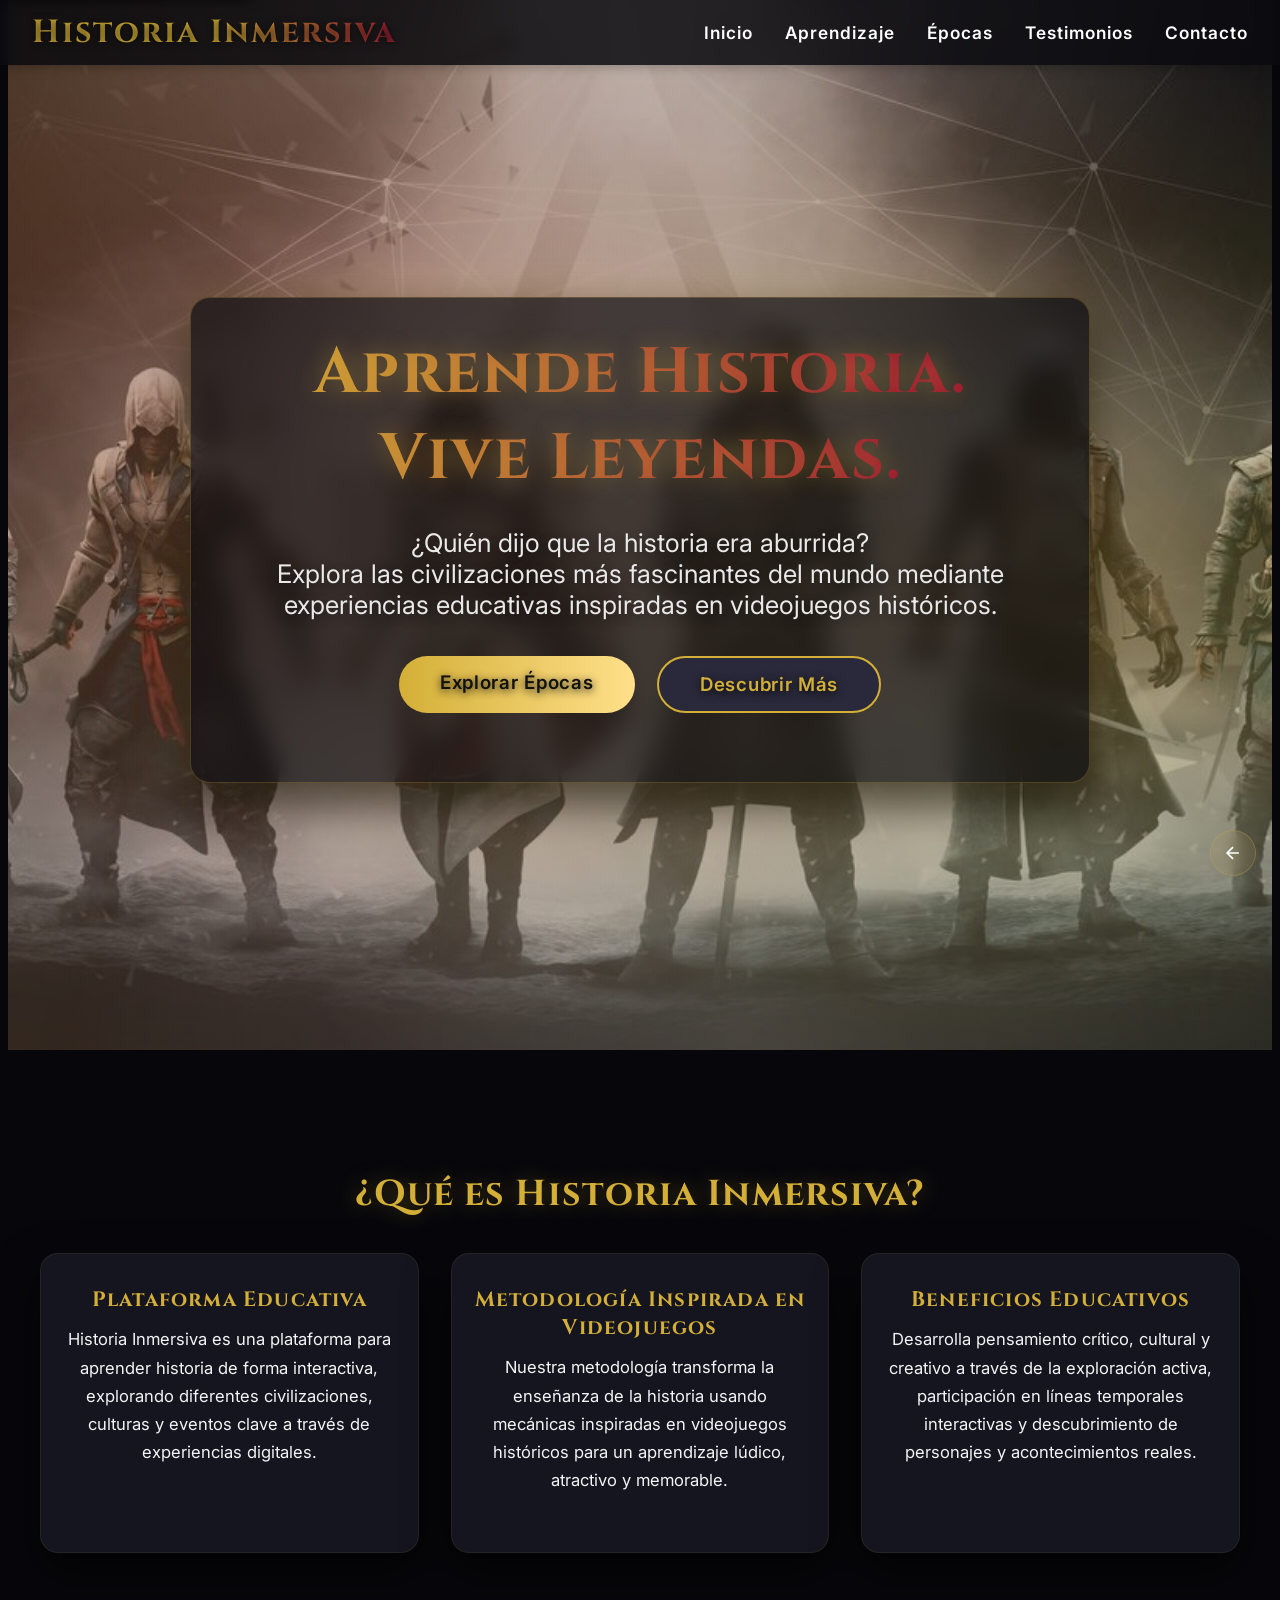
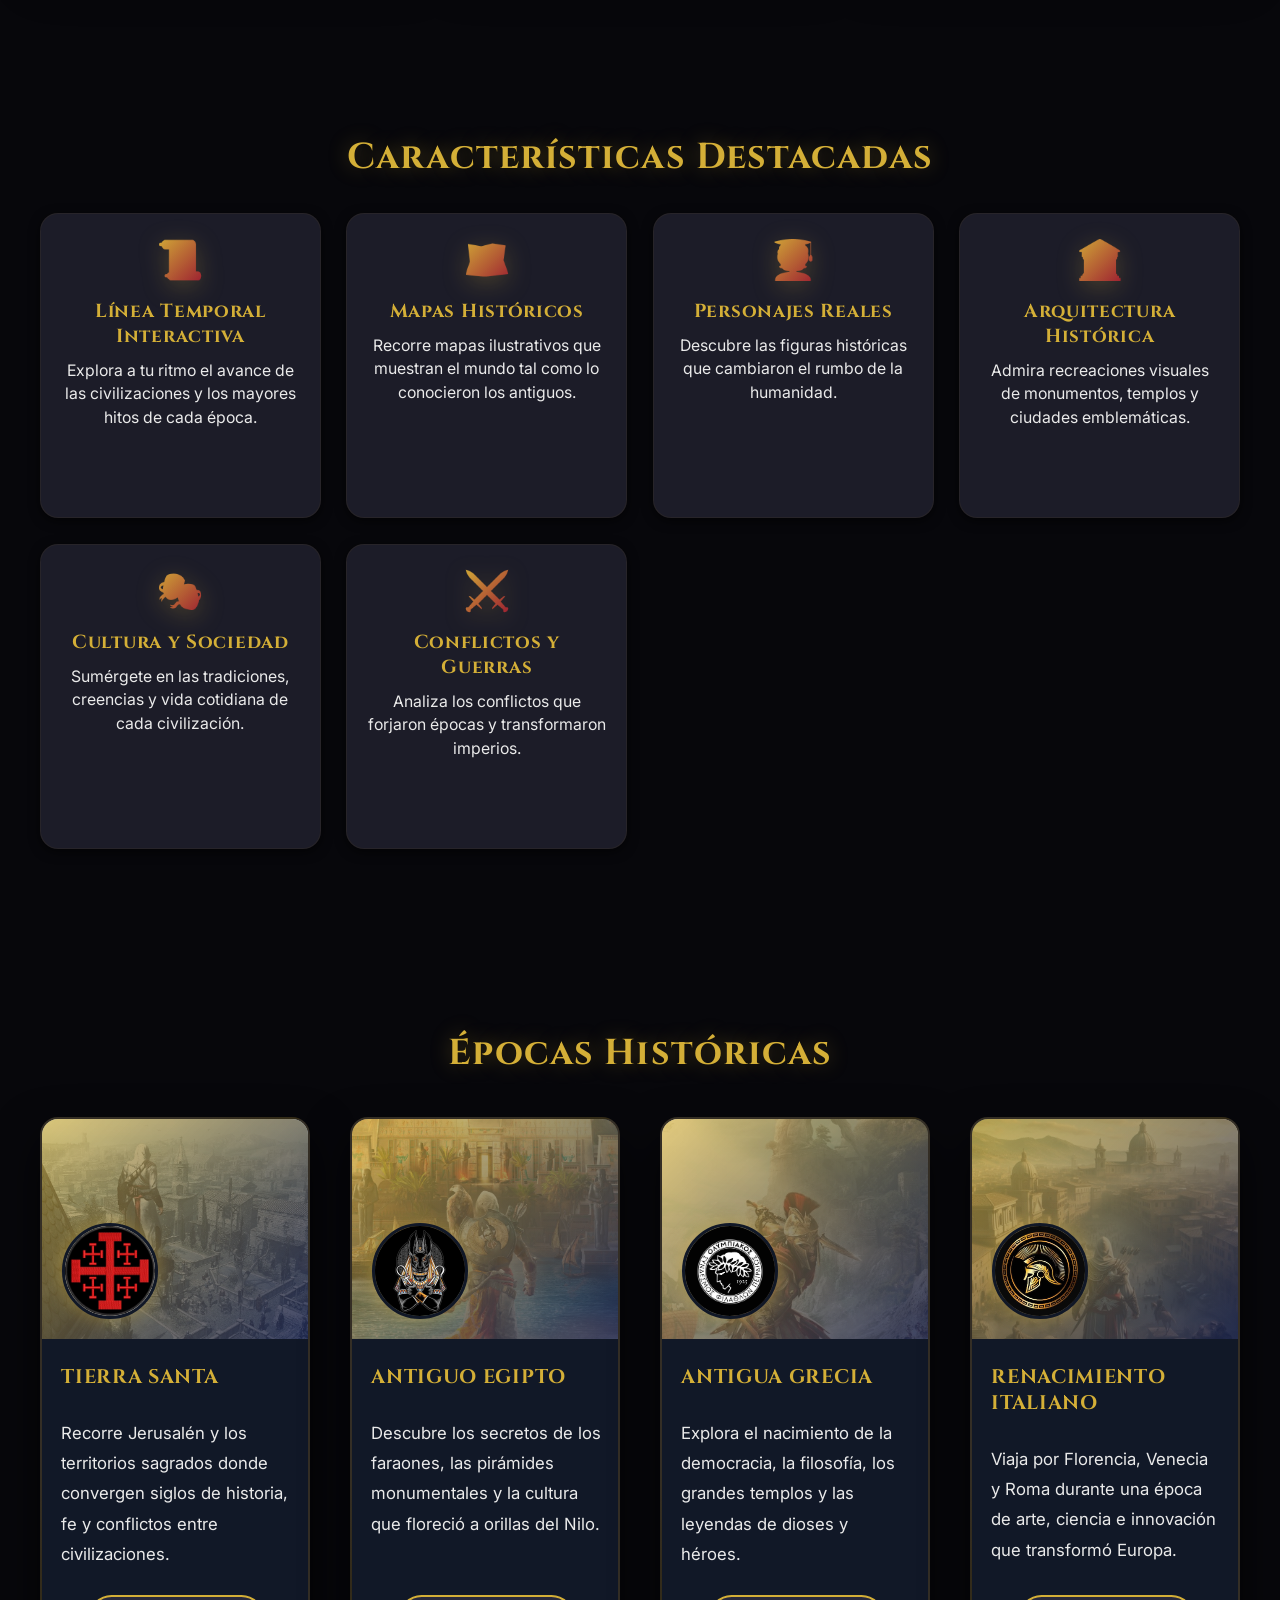
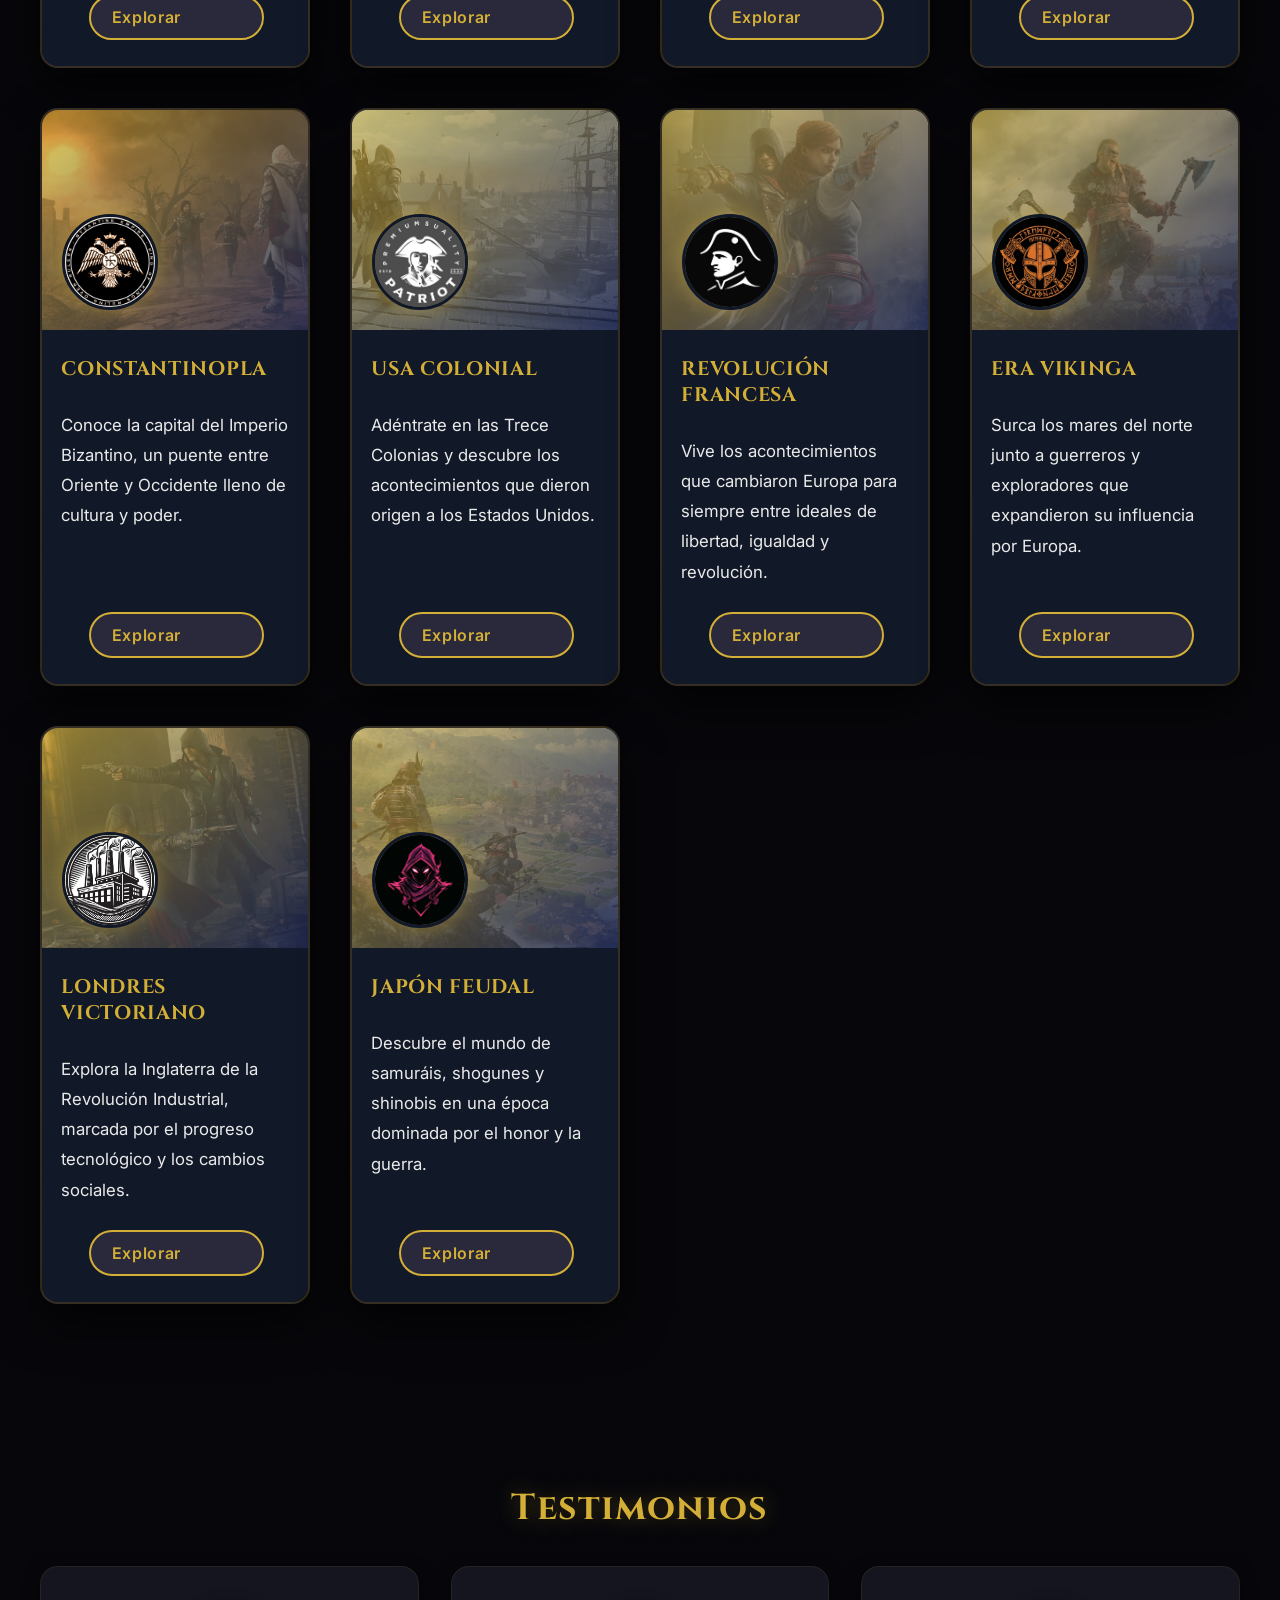
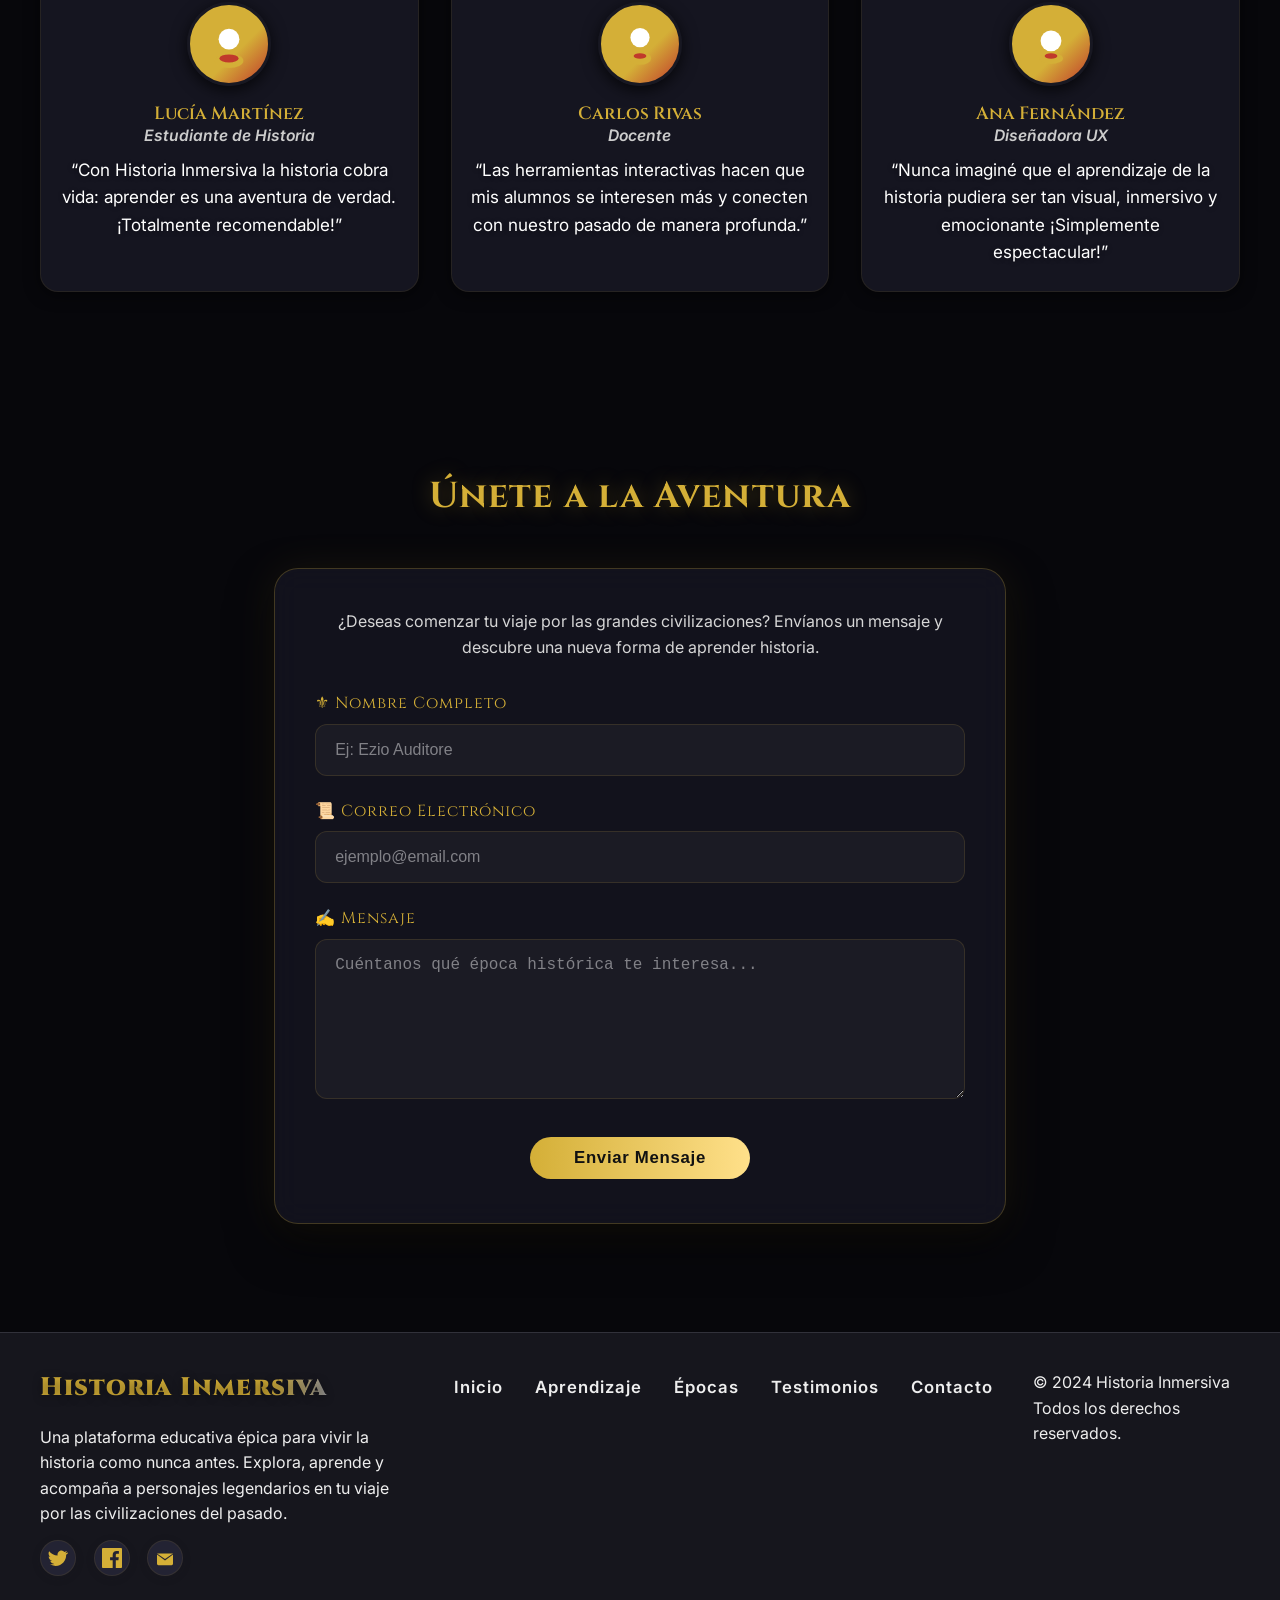
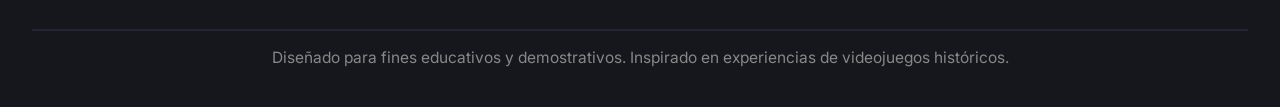
==== commit 83ea88af: "feat: capturas" ====
--- a/agente2_cursor/index.html
+++ b/agente2_cursor/index.html
@@ -331,7 +331,7 @@
     /* Features */
     .features-cards {
       display: grid;
-      grid-template-columns: repeat(6, 1fr);
+      grid-template-columns: repeat(auto-fit, minmax(250px, 1fr));
       gap: 1.6rem;
       margin-top: 2rem;
     }
@@ -564,8 +564,8 @@
 
     /* Testimonios */
     .testimonials-cards {
-      display: flex;
-      flex-wrap: wrap;
+      display: grid;
+      grid-template-columns: repeat(auto-fit, minmax(280px, 1fr));
       justify-content: center;
       gap: 2rem;
       margin-top: 2.1rem;
@@ -890,6 +890,54 @@
       }
     }
 
+    @media (max-width: 768px) {
+      .hero {
+        min-height: auto;
+        padding: 120px 1rem 60px;
+      }
+
+      .hero-content {
+        width: 100%;
+        padding: 1.5rem;
+      }
+
+      .hero-content h1 {
+        font-size: 2.2rem;
+        line-height: 1.2;
+      }
+
+      .hero-content p {
+        font-size: 1rem;
+        line-height: 1.7;
+      }
+
+      .epochs-cards {
+        gap: 1.5rem;
+      }
+
+      .epoch-header {
+        height: 180px;
+      }
+
+      .epoch-logo {
+        width: 70px;
+        height: 70px;
+      }
+
+      .epoch-card-body {
+        padding: 1.2rem;
+      }
+
+      .contact-form-wrap {
+        padding: 1.5rem;
+      }
+
+      .contact-form .btn {
+        width: 100%;
+        min-width: unset;
+      }
+    }
+
     @media (max-width: 720px) {
       section {
         padding: 68px .55rem 36px .55rem;
@@ -912,6 +960,10 @@
     @media (max-width: 610px) {
       .nav-toggle {
         display: flex;
+      }
+
+      section {
+        padding: 70px 1rem 40px;
       }
 
       nav {
@@ -938,7 +990,40 @@
         flex-direction: column;
         gap: 1.7rem;
         font-size: 1.29rem;
-      }
+        width: 100%;
+        align-items: center;
+      }
+
+      nav a {
+        font-size: 1.3rem;
+      }
+
+    }
+
+    @media (max-width: 480px) {
+
+      .logo {
+        font-size: 1.3rem;
+      }
+
+      .hero-content h1 {
+        font-size: 1.8rem;
+      }
+
+      .hero-content p {
+        font-size: .95rem;
+      }
+
+      .btn {
+        width: 100%;
+        max-width: 280px;
+      }
+
+      .hero-ctas {
+        flex-direction: column;
+        align-items: center;
+      }
+
     }
 
     /* Skip to content */
